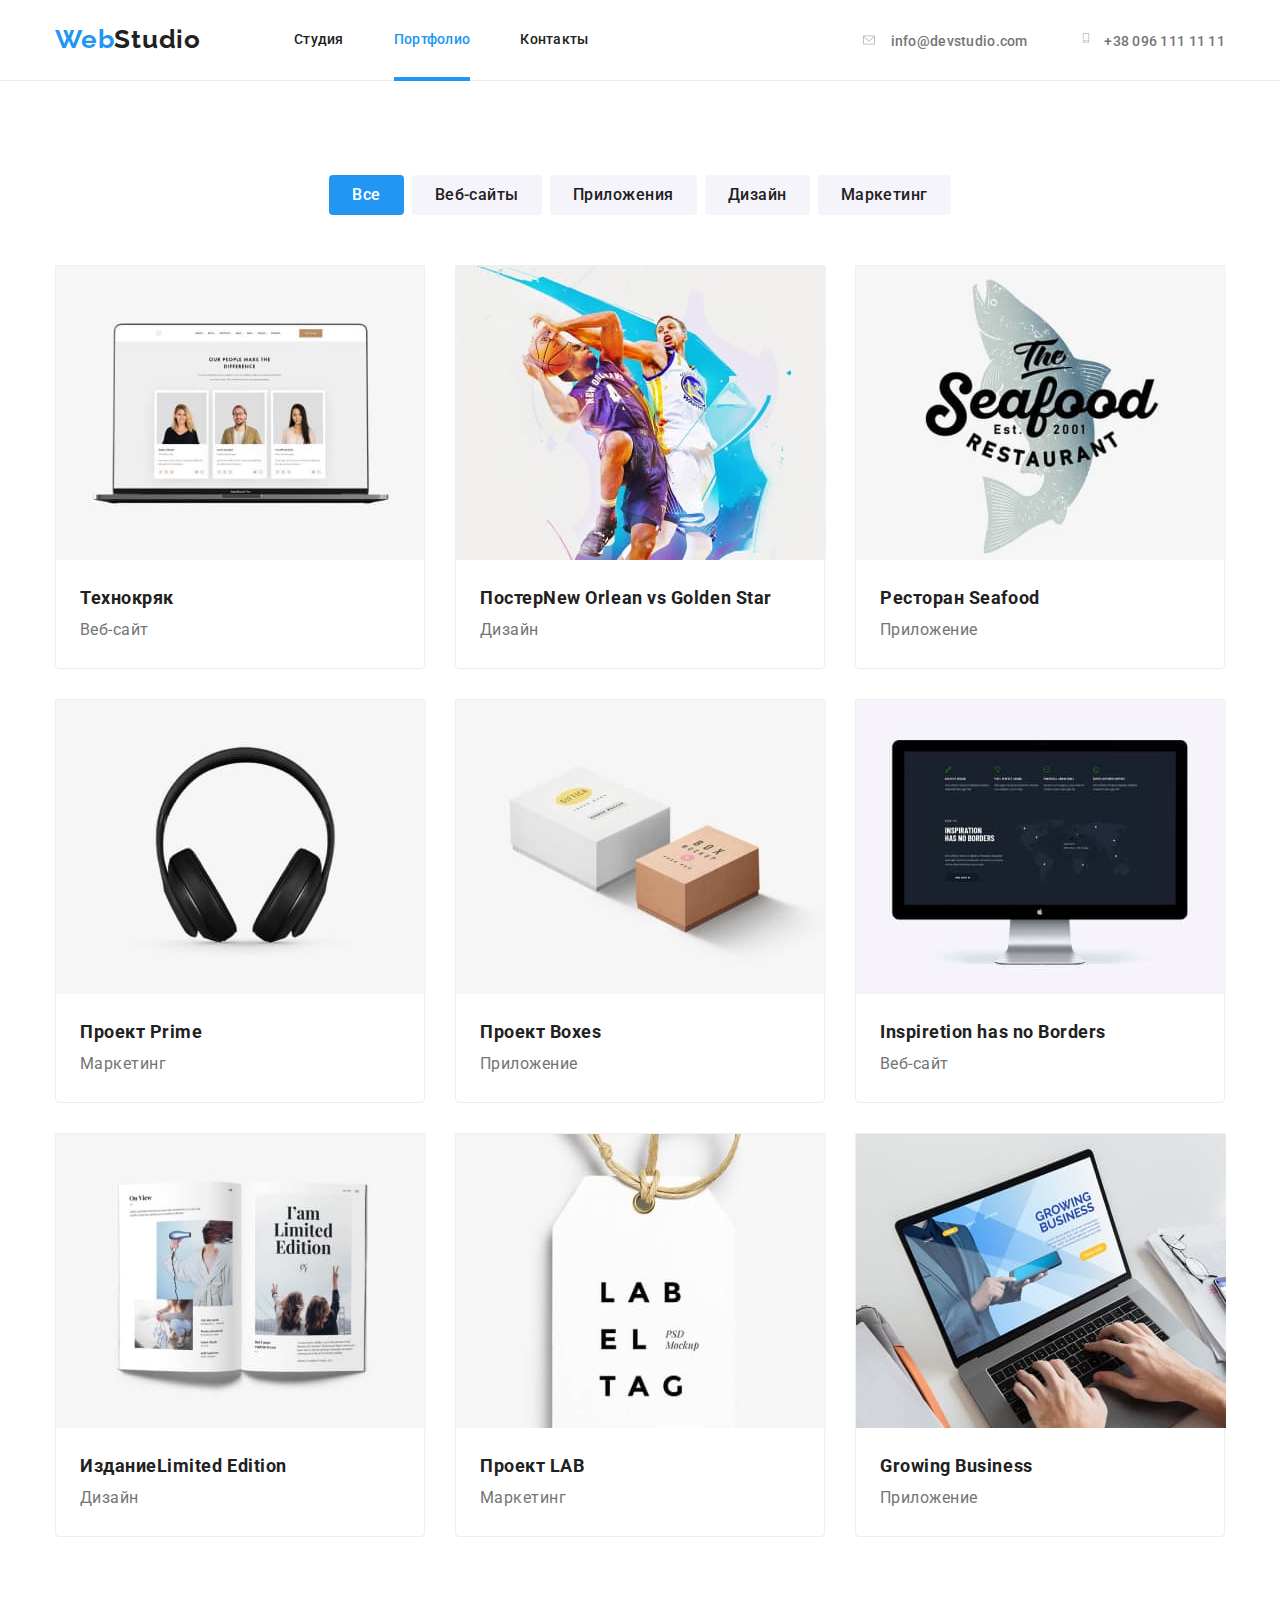
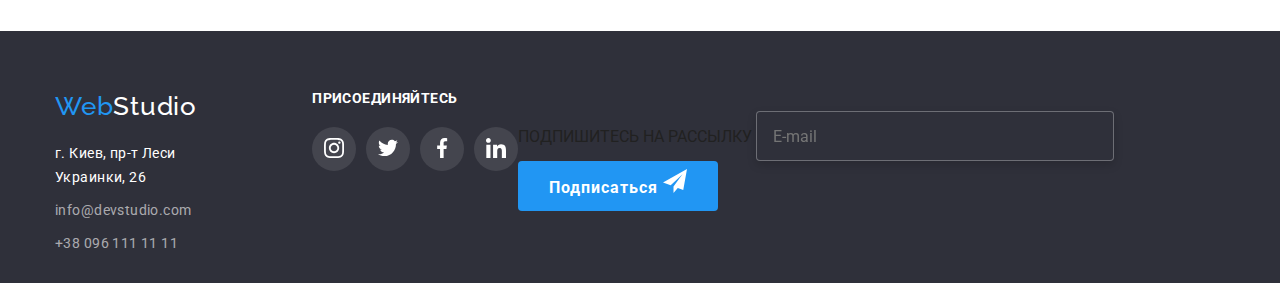
==== portfolio.html @ 6511e9e5 "Add files via upload" ====
<!DOCTYPE html>
<html lang="ru">
<head>
    <meta charset="UTF-8">
    <meta http-equiv="X-UA-Compatible" content="IE=edge">
    <meta name="viewport" content="width=device-width, initial-scale=1.0">
    <title>Portfolio</title>
    <link href="https://fonts.googleapis.com/css2?family=Raleway:wght@700&family=Roboto:wght@400;500;700;900&display=swap" rel="stylesheet">
    <link href="https://cdnjs.cloudflare.com/ajax/libs/modern-normalize/1.1.0/modern-normalize.min.css" rel="stylesheet">
    <link href="./css/styles.css" rel="stylesheet" >
</head>

<body>
    <header class="hat">
        <div class="container">
            <div class="main-nav">
                <a href="" class="logo"><span class="logo-web">Web</span>Studio</a>
                <nav class="site-nav">
                    <ul class="list menu">
                        <li class="menu-text">
                            <a href="./index.html" class="link ">Студия</a>
                        </li>
                        <li class="menu-text">
                            <a href="./portfolio.html" class="link current menu-line">Портфолио</a>
                        </li>
                        <li class="menu-text">
                            <a href="#adress" class="link">Контакты</a>
                        </li>
                    </ul>
                </nav>
                <div class="tel-adr">                        
                    <a href="mailto:info@devstudio.com" class="adress curent tel-adr-contact">
                        <svg class="tel-adr-icon" width="16" height="12"aria-hidden="true" >
                            <use href="./images/icons.svg#icon-envelope-hover"></use>
                        </svg>
                        info@devstudio.com
                    </a>                        
                    <a href="tel:+380961111111" class="adress tel-header tel-adr-contact ">
                        <svg class="tel-adr-icon" width="10" height="16" aria-hidden="true">
                            <use href="./images/icons.svg#icon-tel"></use>
                        </svg>
                        +38 096 111 11 11
                    </a>
                 </div>
                       
            </div>         
        </div>
       
    </header>
    <main>
        <section  class="portfolio-hero"> 
            <div class="container">
                <h1 class="header works-portfolio">Works</h1>
                <ul class="butportfolio list">
                    <li class="portfolio-buttom">
                        <button type="button" class="button primary porbut">Все</button>
                    </li>
                    <li class="portfolio-buttom">
                        <button type="button" class="button secondery porbut">Веб-сайты</button>
                    </li>
            
                    <li class="portfolio-buttom">
                        <button type="button" class="button secondery porbut">Приложения</button>
                    </li>
                    <li class="portfolio-buttom">
                        <button type="button" class="button secondery porbut">Дизайн</button>
                    </li>
                    <li class="portfolio-buttom">
                        <button type="button" class="button secondery porbut">Маркетинг</button>
                    </li>
                </ul>
                  
                <ul class="list work-hero">
                    <li class="work-hero-block">
                        <a class="portfolio-img">
                            <div class="work-block-thumb">
                                <p class="work-block-thumb-text">Ресурс предлагает комплексные предложения с разным уровнем функционала и сервисов. Все это позволит посетителю получить исчерпывающие сведения о компании или частном лице.</p>
                                <img  class="a" src="./images/1.jpg" alt="Веб-сайт Технокряк" width="370" height="294" />
                                
                             </div>                               
                            <div class="work-hero-text">
                                <p class="work-titly">Технокряк</p>
                                <p class="works-types">Веб-сайт</p>
                            </div>
                        </a>
                    </li>
                    <li class="work-hero-block">
                        <a class="portfolio-img" >
                            <img src="./images/2.jpg" alt="Постер баскетболистов" width="370" height="294" />
                            <div class="work-hero-text">
                                <p class="work-titly">Постер<span lang="en">New Orlean vs Golden Star</span></p>
                                <p class="works-types">Дизайн</p>
                            </div>                        
                        </a>
                    </li>
                    <li class="work-hero-block">
                        <a class="portfolio-img">
                            <img src="./images/3.jpg" alt="Логотип ресторана" width="370" height="294" />
                            <div class="work-hero-text">
                                <p class="work-titly">Ресторан <span lang="en">Seafood</span></p>
                                <p class="works-types">Приложение</p>
                            </div>                        
                        </a>
                    </li>
                    <li class="work-hero-block">
                        <a class="portfolio-img">
                            <img src="./images/4.jpg" alt="Фото наушники" width="370" height="294" />
                            <div class="work-hero-text">
                                <p class="work-titly">Проект <span lang="en">Prime</span></p>
                                <p class="works-types">Маркетинг</p>
                            </div>                     
                        </a>
                    </li>
                    <li class="work-hero-block">
                        <a class="portfolio-img">
                            <img src="./images/5.jpg" alt="Две коробки" width="370" height="294" />
                            <div class="work-hero-text">
                                <p class="work-titly">Проект <span lang="en">Boxes</span></p>
                                <p class="works-types">Приложение</p>
                            </div>                        
                        </a>
                    </li>
                    <li class="work-hero-block">
                        <a class="portfolio-img" >
                            <img src="./images/6.jpg" alt="Фото манитора" width="370" height="294" />
                            <div class="work-hero-text">
                                <p lang="en" class="work-titly">Inspiretion has no Borders</p>
                                <p class="works-types">Веб-сайт</p>
                            </div>                        
                        </a>
                    </li>
                    <li class="work-hero-block">
                        <a class="portfolio-img">
                            <img src="./images/7.jpg" alt="Книга" width="370" height="294" />
                            <div class="work-hero-text">
                                <p class="work-titly">Издание<span lang="en">Limited Edition</span></p>
                                <p class="works-types">Дизайн</p>
                            </div>                        
                        </a>
                    </li>
                    <li class="work-hero-block">
                        <a class="portfolio-img">
                            <img src="./images/8.jpg" alt="Ярлык" width="370" height="294" />
                            <div class="work-hero-text">
                                <p class="work-titly">Проект <span lang="en">LAB</span></p>
                                <p class="works-types">Маркетинг</p>
                            </div>                        
                        </a>
                    </li>
                    <li class="work-hero-block">
                        <a class="portfolio-img">
                            <img src="./images/9.jpg" alt="Ноутбук" width="370" height="294" />
                            <div class="work-hero-text">
                                <p lang="en" class="work-titly">Growing Business</p>
                                <p class="works-types">Приложение</p>
                            </div>                        
                        </a>
                    </li>
                </ul>
            </div>
         </section>
             
              
    </main>
    <footer class="footer">
        <div class="container">
            
            <div class="footer-text">               
                <address id="adress" class="adress adress-footer">
                    <a href="" class="logo-web-bottom"><span class="logo-web">Web</span>Studio</a>
                    <a href="" class="adress-street">г. Киев, пр-т Леси Украинки, 26</a>
                    <a href="mailto:info@devstudio.com" class="adress-contact">info@devstudio.com</a>
                    <a href="tel:+380971664000" class="adress-contact">+38 096 111 11 11</a>
                </address>
                 <div  class="footer-text-icon">
                     <h2 class="footer-titel header">ПРИСОЕДИНЯЙТЕСЬ</h2>
                    <ul class="footer-icon list">
                        <li class="footer-icon-link">
                            <a href="" class="footer-icon-but">
                                <svg width="20" height="20" aria-label="Переход на Instagrsm" >
                                    <use href="./images/icons.svg#icon-instagram"></use>                                       
                                </svg>
                            </a>                            
                        </li>
                        <li class="footer-icon-link">
                            <a href="" class="footer-icon-but">
                                <svg width="20" height="20" aria-label="Переход на Twitter">
                                 <use href="./images/icons.svg#icon-twitter"></use>
                                </svg>
                            </a>
                        </li>
                        <li class="footer-icon-link">
                            <a href="" class="footer-icon-but">
                                <svg width="20" height="20" aria-label="Переход на Facebook">
                                    <use href="./images/icons.svg#icon-facebook"></use>
                                </svg>
                            </a>
                        </li>
                        <li class="footer-icon-link">
                            <a href="" class="footer-icon-but">
                                 <svg width="20" height="20" aria-label="Переход на Linkedin">
                                     <use href="./images/icons.svg#icon-linkedin"></use>
                                </svg>
                            </a>
                        </li>
                    </ul>         
                    
                </div>
                <form class="form-email">
                    <label for="mail" class="footer-label">ПОДПИШИТЕСЬ НА РАССЫЛКУ</label> 
                    <input type="email" name="mail" id="mail" placeholder="E-mail" class="footer-input">        
                    <button  type="submit" class="footer-button">Подписаться
                        <svg width="24" height="24" aria-label="Переход на форму заявки">
                            <use href="./images/icons.svg#icon-icon-send"></use>
                        </svg>
                    </button>
                </form>

            </div>
            
        </div>        
    </footer>
    
</body>
</html>
---- css/styles.css ----
:root {
  --color-text: #212121;
  --color-fon: #FFFFFF;
  --color-fon-two:#F5F4FA;
  --color-acsent: #2196f3;
  --color-buttom: #757575;
  --color-icon:#AFB1B8;
}
body {
  background-color: var(--color-fon);
  color: var(--color-text);
  font-family: Roboto, sans-serif;
  text-decoration: none;
  margin: 0;
 }
.list {
  margin: 0;
  padding: 0;
}
ul {
  list-style: none;
}
 .container {
width: 1200px;
margin-left: auto;
margin-right: auto;
padding-left: 15px; 
padding-right: 15px; 
 }
 .header {
  margin-top: 0;
  margin-bottom: 0;
 }
 .hat {
   border-bottom: 1px solid #ECECEC;;
 }
 

/* Стилизация хедер*/
.logo {
font-family: Raleway, sans-serif;
font-weight: 700;
line-height: 1.2;
font-size: 26px;
color: var(--color-text);
text-decoration: none;
letter-spacing: 0.03em;

margin-right: 93px;
padding-top: 24px;
padding-bottom: 25px;
}
.logo-web {
  font-family: Raleway, sans-serif;
  color: var(--color-acsent);
  }
  .site-nav {
    font-weight:500;
    line-height:1.14;
    font-size:14px;
    text-decoration: none; 
    letter-spacing: 0.02em;
   }
   .tel-adr {
    margin-left: auto;
    font-family: Roboto, sans-serif;
    color: var(--color-buttom);
    font-weight: 500;
    font-size: 14px;
    line-height: 1.14;
    letter-spacing: 0.02em;
    }
   .menu {
     display: flex; 
    }



    .main-nav {
      display: flex;
      align-items: center;  
     
            
      }
             
      
    .menu-text {
      margin-right: 50px;
      
    }
    .menu-text:nth-child(3){
      margin-right: 0;
    }

  .link:hover,
  .link:focus {
   color: var(--color-acsent);
   }

  .link {
  color: var(--color-text);
  text-decoration: none; 
  
  transition: color 250ms cubic-bezier(0.4, 0, 0.2, 1);
}
 
  .current:first-child {
  color: var(--color-acsent);
  text-decoration: none;
  }

  .adress.curent {
    
    margin-right: 50px;
  
  }
  .tel-adr .tel-header {
    margin-right: 0;
  }
  .tel-adr {
   margin-left: auto;
  }
  .tel-adr-icon {
    fill: var(--color-icon);
    margin-right: 10px;

    transition: fill 250ms cubic-bezier(0.4, 0, 0.2, 1);
  }
  .tel-adr-contact:hover .tel-adr-icon {
    fill:var(--color-acsent)
    
  }
  .tel-adr-contact:focus .tel-adr-icon {
    fill:var(--color-acsent)
  }
    
  .menu-line {
  position: relative;
  }
  .menu-line::after {
    position: absolute;
    top: 46px;
    content: '';
    display: block;
    width: 100%;
    height: 4px;
    background-color: var(--color-acsent);

  }
/* Стилизация кнопок на главной странице и портфолио */
.button {
  display: inline-block;
  font-family: Roboto, sans-serif;
  color: var(--color-text);
  background-color: #f5f4fa;
  font-weight: 500;
  line-height: 1.625;
  font-size: 16px;
  cursor: pointer;
  letter-spacing: 0.03em;
  border-radius: 4px;
  text-align: center;
  border: 1px solid transparent;

  transition: color 250ms cubic-bezier(0.4, 0, 0.2, 1), border-color 250ms cubic-bezier(0.4, 0, 0.2, 1),background-color 250ms cubic-bezier(0.4, 0, 0.2, 1), box-shadow 250ms cubic-bezier(0.4, 0, 0.2, 1);
    
  }
  
.butbuner {
 display: inline-block;
 font-family: Roboto, sans-serif;
 font-weight: 700; 
 line-height: 1.88;
 letter-spacing: 0.06em;
 padding:10px 32px;
 min-width: 200px;
 height: 50px;
 text-align: center;
 margin-top: 30px;
 transition: background-color 250ms cubic-bezier(0.4, 0, 0.2, 1);

 }
 .butbuner:hover {
  background-color: rgba(33, 150, 243, 0.9);
 }

.button.primary {
  background-color: var(--color-acsent);
  color: #ffffff;
  }
.button.secondery {
  background-color: #f5f4fa;
  color: var(--color-text);
  
}
.button:hover 
{ 
  color: #FFFFFF;
  border-color:var(--color-acsent);
  background-color: var(--color-acsent);
  box-shadow: 0px 3px 1px rgba(0, 0, 0, 0.1), 0px 1px 2px rgba(0, 0, 0, 0.08), 0px 2px 2px rgba(0, 0, 0, 0.12);
} 
.button:focus
{ 
  color: #FFFFFF;
  background-color:var(--color-acsent);
  background-color: var(--color-acsent);
  box-shadow: 0px 3px 1px rgba(0, 0, 0, 0.1), 0px 1px 2px rgba(0, 0, 0, 0.08), 0px 2px 2px rgba(0, 0, 0, 0.12);
} 

/* стилизация блока с заказом услуги */
.baner {
  font-weight: 900;
  line-height:1.40;
  font-size:44px;  
  color: #ffffff;
  letter-spacing: 0.06em;

  max-width: 696px;
  margin: auto;
  }
   .hero {  
    max-width: 1600px; 
    height: 600px;
    background: #C4C4C4; 
    background-image: linear-gradient(to right, rgba(47, 48, 58, 0.4), rgba(47, 48, 58, 0.4)),
    url('../images/fonhero.jpg'); 
 
    background-size: cover;
    background-repeat: no-repeat;
    background-position: center;
    
 
   padding-bottom: 280px;
   padding-top: 200px;
   margin-left: auto;
   margin-right: auto;
   align-items: center;
   text-align: center;
   }

/* стилизация особенностей студии */

.fishka-icon {
  display:flex;  
}

.fon-icon { 
  display: flex;
  width: 270px;
  height: 120px;
  background:var(--color-fon-two);
  border-radius: 4px;  
  
  justify-content: center;
  align-items: center;
  margin-bottom:  30px;
 
  }
  
  .fon-icon:nth-child(4) {
    margin-right: 0;
  }  

.fishka {
  padding-top: 94px;
}
.studio {
font-size:  0;
}
 .fishka-text { 
  display: flex; 
  } 

.studio-titel {
  line-height:1.14;
  font-size:14px;
  font-family: Roboto, sans-serif;
  font-weight:700;
  letter-spacing: 0.03em;

  display: flex; 
  }
 
.studio-text {
  color: var(--color-buttom);
  font-weight:400;
  line-height:1.70;
  font-size:14px;
  letter-spacing: 0.03em;

  width: 270px;
  height: 75px;
  margin-top: 0;
  margin-bottom: 0;
  padding-top: 10px;
}
.fishka-content
{
  margin-right: 30px; 
}
.fishka-content:nth-child(4)
{
  margin-right: 0; 
}
 
/* стилизация чем мы занимаемся */
.secshion-work {
  padding-top: 94px;
  padding-bottom: 94px;
}
.work-studio {
    font-size:36px;
    font-weight:700;
    line-height: 1.16;
    letter-spacing: 0.03em;
    text-align: center;
    margin-bottom: 50px;
    }
 .secshion-work .work-foto {
  display: flex;
   }
.work-img {
  display: block;
  position: relative;
  width:370px;
  height:294px;
  margin: 0;
   }

.work-studio-link {  
  margin-left: 30px;
 }
.work-studio-link:nth-child(1) {
  margin-left: 0;
  }

  .work-foto-text{
    position: absolute;
    bottom:0;
    padding-top: 27px;
    margin: 0;

    font-size:14px;
    font-weight:700;
    line-height: 1.14;
    letter-spacing: 0.03em;
    text-align: center;
    height: 70px;
    width: 100%;
    
    color: #FFFFFF;
    background-color: rgba(47, 48, 58, 0.8);
    z-index: 0;
  }
/* стилизация раздела команда */
.comanda-about {
  padding-bottom: 94px;
  padding-top: 94px;
  background-color: var(--color-fon-two);
}

.comanda {
  font-size:36px;
  font-weight: 700;
  line-height: 1.16;
  letter-spacing: 0.03em;
  
  text-align: center;
  margin-bottom: 50px;
}

.secshion-comander {
  display:flex;
 
  }

  .blok-comanda {
  margin-right: 30px;
  border-radius: 0px 0px 4px 4px;
  box-shadow: 0px 1px 3px rgba(0, 0, 0, 0.12), 0px 1px 1px rgba(0, 0, 0, 0.14), 0px 2px 1px rgba(0, 0, 0, 0.2);
  background-color: var(--color-fon);
  }
  .blok-comanda:nth-child(4) {
    margin-right: 0;
  }
.comanda-text {
  padding-top: 30px;
  padding-bottom: 30px;
}
.comanda-fio {

font-weight: 500; 
line-height: 1.20;
font-size:16px;
letter-spacing: 0.03em;
text-align: center;
margin-top: 0;
margin-bottom: 0;
padding-bottom: 10px;
}

.profeshion {
  color: var(--color-buttom);
  font-weight: 400;
  line-height:1.20;
  font-size:16px;
  letter-spacing: 0.03em;
  text-align: center;
  margin-top: 0;
  margin-bottom: 0;
  padding-bottom: 16px;
  }
  .comanda-icon {
    display: flex;    
    justify-content:center; 
    }
    .comanda-icon-but {  
      display: block;
      width: 44px;
      height: 44px;  
      text-align: center;
      padding-top: 25%;  

      border-radius:  50%;
      background-color:rgb(33, 150, 243, 0);    
      fill: var(--color-icon); 

      transition: fill 250ms cubic-bezier(0.4, 0, 0.2, 1),
      border-radius 250ms cubic-bezier(0.4, 0, 0.2, 1),
      background-color 250ms cubic-bezier(0.4, 0, 0.2, 1);      
     }

   .comanda-icon-but:hover
    {   
    fill:#FFFFFF;
    border-radius:  50%;
    background-color:var(--color-acsent);
   }
   .comanda-icon-but:focus
   {   
   fill:#FFFFFF;
   border-radius:  50%;
   background-color:var(--color-acsent);
  }
  .comanda-icon-link {
    margin-right: 10px;}

  .comanda-icon-link:nth-child(4) {
    margin-right: 0;
  }
   
   
  /* стилизация раздела постоянные клиенты */
  .clients-about {
    padding-top: 94px;
    padding-bottom: 94px;
   }
  .clients {
  font-size:36px;
  font-weight:700;
  line-height: 1.16;
  letter-spacing: 0.03em;
  text-align: center;
  margin-bottom: 50px;
  }
  .clients-icon {
    display: flex;
    fill:var(--color-icon);
    justify-content: center;
    align-items: center;
   
   
   
  }
  .clients-icon-but {
    display: block; 
    text-align:center; 
    padding-top: 16px;   
    cursor: pointer; 
    border: 1px solid var(--color-icon);
    border-radius: 4px;
    fill: var(--color-icon);
    width: 170px;
    height: 92px;

    
    transition: fill 250ms cubic-bezier(0.4, 0, 0.2, 1), border 250ms cubic-bezier(0.4, 0, 0.2, 1); 

  }
  .clients-icon-link {
   margin-right: 30px;   
   
  }
  .clients-icon-link:nth-child(6) {
    margin-right: 0;
  }
  .clients-icon-but:focus,
  .clients-icon-but:hover
  {
  fill: var(--color-acsent);
  border: 1px solid var(--color-acsent);
  }
/* стилизация  футер */
.footer {
  background-color:#2F303A;
  height: 252px;
  margin-left: auto;
  margin-right: auto;
  padding-top: 60px;
  padding-bottom: 60px;
  }
  .logo-web-bottom {
    display:inline-block;
    font-family: Raleway, sans-serif;
    letter-spacing: 0.03em;
    line-height: 1.2;
    font-size: 26px;
    color:#FFFFFF;
    text-decoration: none;
    align-items: center;

    margin-bottom: 20px;
    }
    .adress {
      color: var(--color-buttom);
      font-weight:500;
      line-height:1.14;
      font-size:14px;
      font-style: normal;
      text-decoration: none;
      letter-spacing: 0.02em;

      transition: color 250ms cubic-bezier(0.4, 0, 0.2, 1);
      }
    .adress:hover,
    .adress:focus {
      color: var(--color-acsent);
    }
    .adress-footer {
      display:flex;
      flex-direction:column;
    } 
    
    .adress-street {
      font-family: Roboto, sans-serif;
      font-weight:400;
      line-height:1.71;
      font-size:14px;
      letter-spacing: 0.03em;
      color: #ffffff;
      text-decoration: none;
      }
      
    .adress-contact {
      color: rgba(255, 255, 255, 0.6);
      text-decoration: none;
      font-family: Roboto, sans-serif;
      font-weight:400;
      line-height:1.71;
      font-size:14px;
      letter-spacing: 0.03em;

     padding-top: 9px;
     }

     .footer-text{
      display: flex;
     }
     .footer-text-icon {
       margin-left: 70px;

     }
     .footer-titel{
      font-weight: 700;
      font-size: 14px;
      line-height: 1.14;
      letter-spacing: 0.03em;
      color: #FFFFFF;
      margin-bottom: 20px;
     }

     .footer-icon {
      display: flex;
      justify-content:space-evenly;
             
        
     }
     .footer-icon-but {
      display: block;
      text-align: center;
      padding-top: 25%;

      width: 44px;
      height: 44px;

      border-radius: 50%;
      
     
      background-color: rgba(255, 255, 255, 0.1);
      cursor: pointer;
      fill: #FFFFFF;
      border: 0;

      transition: border-color 250ms cubic-bezier(0.4, 0, 0.2, 1),
      background-color 250ms cubic-bezier(0.4, 0, 0.2, 1);
         
     }
     .footer-icon-link {
      margin-right: 10px;
     }
     
     .footer-icon-link:nth-child(4) {
      margin-right: 0;
      }
     .footer-icon-but:hover {
      background-color: var(--color-acsent);
      border-color: var(--color-acsent);
     }
     .footer-icon-but:focus {
      background-color: var(--color-acsent);
      border-color: var(--color-acsent);      
     }

      .email-block {
      margin-left: 93px;
     }

     .footer-header-email {
      font-weight: 700;
      font-size: 14px;
      line-height: 1.14;
      letter-spacing: 0.03em;
      color: #FFFFFF;
     }
     .footer-button {
      display: inline-block;
      font-family: Roboto, sans-serif;
      font-weight: 700; 
      line-height: 1.88;
      font-size: 16px;
      letter-spacing: 0.06em;
      
      
      width: 200px;
      height: 50px;
      text-align: center;

      cursor: pointer;
      
      border: none;
      border-radius: 4px;
      color: var(--color-fon);
      background-color: var(--color-acsent);
      fill: var(--color-fon);
      border-color: var(--color-acsent);
      transition: background-color 250ms cubic-bezier(0.4, 0, 0.2, 1); 
     }

     .footer-button:hover {
      background-color: rgba(33, 150, 243, 0.9);
     }

     .footer-button:focus {
      background-color: rgba(33, 150, 243, 0.9);
     }

      .footer-input {
        
      border: 1px solid rgba(255, 255, 255, 0.3);
      filter: drop-shadow(0px 4px 4px rgba(0, 0, 0, 0.15));
      border-radius: 4px;
      color: var(--color-icon);
      min-width: 358px;
      height: 50px;
      background-color:  #2F303A;
      margin-top: 20px;
      margin-right: 12px;
      padding-left: 16px;
      
     }
     
    
    
/* стилизация раздела наши работы страница портфолио */
.works-portfolio {
font-size:  0;
margin: 0;
}
.portfolio-hero {
padding-top: 94px;
padding-bottom: 94px;
}
.butportfolio {
display:flex;
 
align-items: center;
justify-content: center;
margin-bottom: 50px;
 }
 .porbut {
padding: 6px 22px;
text-align: center;
 }
 .portfolio-buttom {
  margin-left: 8px;
 }
 .portfolio-buttom:nth-child(1) {
  margin-left: 0;
 }

.work-titly {
  margin-top: 0;
  margin-bottom: 0;
  font-weight: 700;
  line-height: 1.40;
  font-size: 18px;
  letter-spacing: 0.03em;
  padding-bottom: 4px;
    
  }
.works-types {
  margin-top: 0;
  margin-bottom: 0;
  color: var(--color-buttom);
  font-weight: 400;
  line-height: 2;
  font-size: 16px;
  letter-spacing: 0.03em;  
}
.work-hero-text {
  padding: 20px 24px;
}
.work-hero-block {
  margin-bottom: 30px;
  cursor: pointer;
}
.work-hero-block:nth-child(7),
.work-hero-block:nth-child(8),
.work-hero-block:nth-child(9) {
margin-bottom: 0px;
}

.work-hero {
  margin-left: auto;
  margin-right: auto;
  display: flex;
  flex-wrap: wrap;
  justify-content: space-between;
}
  .portfolio-img {
  display: inline-block;
  width: 370px;
  height: 404px;
  border: 1px solid #EEEEEE;
  border-radius: 0px 0px 4px 4px;
   
  transition: box-shadow 250ms cubic-bezier(0.4, 0, 0.2, 1); 
  
  }  
  .portfolio-img:hover {
  
  box-shadow: 0px 1px 3px rgba(0, 0, 0, 0.12), 0px 1px 1px rgba(0, 0, 0, 0.14), 0px 2px 1px rgba(0, 0, 0, 0.2);
  
  }

  .work-block-thumb{
    position: relative;
    overflow: hidden;
   
  }
  .work-block-thumb-text {
    position: absolute;
    top: 0;
    left: 0;
    width: 100%;
    height: 100%;
    color: #FFFFFF;
    font-weight: 400;
    letter-spacing: 0.03em;
    line-height: 1.55;
    font-size: 18px;
    padding: 63px 24px;

    opacity: 0;
    
  }

  .work-block-thumb::before {
    display: inline-block;
    content: '';

    position: absolute;
    top: 0;
    left: 0;
    width: 100%;
    height: 100%;
    background-color:rgba(33, 150, 243, 0.9);
    opacity: 0; 
    transform: translateY(100%);

    transition: transform 250ms cubic-bezier(0.4, 0, 0.2, 1), opacity 250ms cubic-bezier(0.4, 0, 0.2, 1);

  }

  .portfolio-img:hover .work-block-thumb::before{
    opacity: 1;
    transform:translateY(0);
  }
  .portfolio-img:hover .work-block-thumb-text {
    opacity: 1;
    transform:translateY(0);
  }
  /* модальное окно */
  .backdrop {
    position: fixed;
    top: 0;
    left: 0;
    width: 100%;
    height: 100%;
    background-color: rgba(0, 0, 0, 0.2);

    transition: opacity 250ms cubic-bezier(0.4, 0, 0.2, 1),
    visibility 250ms cubic-bezier(0.4, 0, 0.2, 1);
  }
  .backdrop.is-hidden {
    opacity: 0;
    pointer-events: none;
    visibility: hidden;
   }
  .modal {
    position: absolute;
    top:50%;
    left: 50%;
    transform: translate(-50%,-50%);
  
    min-width: 528px;
    min-height: 581px;
    background: #FFFFFF;
    box-shadow: 0px 1px 3px rgba(0, 0, 0, 0.12), 0px 1px 1px rgba(0, 0, 0, 0.14), 0px 2px 1px rgba(0, 0, 0, 0.2);
    border-radius: 4px;

  }
  .modal-button {
    position: absolute;
    top: 8px;
    right: 8px;
    width: 30px;
    height: 30px;
    justify-content: center;
    align-items: center;

    padding: 0;
    margin: 0;

    border-radius: 50%;
    background: #FFFFFF;
    border: 3px solid rgba(0, 0, 0, 0.1);  
    
    transition: background 250ms cubic-bezier(0.4, 0, 0.2, 1),
    border 250ms cubic-bezier(0.4, 0, 0.2, 1);
  }
  .modal-button:hover{
    border: 0;
    background-color: var(--color-buttom);
  }

  /* модальное окно для завки на ос */
  .button-close {
    display: block;
    position: absolute;
    top: 8px;
    right: 8px;
    justify-content: center;
    align-items: center;
    text-align: center;

    cursor: pointer;      

    border-radius: 50%;
    background: #FFFFFF;
    border: 1px solid rgba(0, 0, 0, 0.1);  
    fill: #000000;
    
    transition: fill 250ms cubic-bezier(0.4, 0, 0.2, 1),
    
  }
  .button-close:hover {   
    fill: var(--color-acsent);
  }

  .modal-container {
    padding: 40px;
    min-width: 528px;
    min-height: 581px;
  }
  .heder-modal-two {
  font-weight: 700;
  font-size: 20px;
  line-height: 1.15;
  text-align: center;
  letter-spacing: 0.03em;

  color: #212121;
  margin-bottom: 10px;
  
  }
  .form-label {
    font-weight: 400;
    font-size: 12px;
    line-height: 1.17;
    letter-spacing: 0.01em;

    color:var(--color-buttom);
    padding-bottom: 4px;
    height: 100%;
  }

  .form-input {
    position: relative;
    width: 100%;
    height: 40px;
    background: var(--color-fon);
    border: 1px solid rgba(33, 33, 33, 0.2);
    border-radius: 4px;
    margin-bottom: 10px;
    padding-left: 30px;
    
   }
  .form-textarea { 
    width: 100%;
    height: 120px;
    background: var(--color-fon);
    border: 1px solid rgba(33, 33, 33, 0.2);
    border-radius: 4px;
    resize: none;

    transition: border-color 250ms cubic-bezier(0.4, 0, 0.2, 1), opacity 250ms cubic-bezier(0.4, 0, 0.2, 1);
  }
  .form-icon-person {
    position: absolute;
    left:55px;
    transform: translate(0, 100%);
    
  }


   .dogovor {
    color: var(--color-acsent);
  }
  .icon-check {
    color: var(--color-buttom);
  }
  
  .form-buttom {
    display: inline-block;
    font-weight: 700; 
    line-height: 1.88;
    font-size: 16px;
    letter-spacing: 0.06em;
    padding:10px 55px;
    min-width: 200px;
    height: 50px;
    text-align: center;
    margin-top: 30px;

    background:var(--color-acsent);
    border-radius: 4px;
    border: 0;
    color: var(--color-fon);
    margin-left: 124px;
    cursor: pointer;

    transition: box-shadow 250ms cubic-bezier(0.4, 0, 0.2, 1), background-color 250ms cubic-bezier(0.4, 0, 0.2, 1);
    
  }
.form-block {
  transition: fill 250ms cubic-bezier(0.4, 0, 0.2, 1), border-color 250ms cubic-bezier(0.4, 0, 0.2, 1);
}

  .form-buttom:hover {
    box-shadow: 0px 4px 4px rgba(0, 0, 0, 0.15);
    background-color: rgba(33, 150, 243, 0.9);
  }
  
  .form-buttom:focus {
    box-shadow: 0px 4px 4px rgba(0, 0, 0, 0.15);
    background-color: rgba(33, 150, 243, 0.9);
  }
  .form-block:hover {
   fill: var(--color-acsent);
  }
  .form-block:focus {
    fill: var(--color-acsent);
  }
  .form-block:hover .form-input {
    border-color: var(--color-acsent);
  }

  .form-block:focus .form-input {
    border-color: var(--color-acsent);
  }

  .form-textarea:hover {
    border-color: var(--color-acsent);
  }

  .form-textarea:focus {
    border-color: var(--color-acsent);
  }

  /* скрывает соглашение на условия договора на форме*/

.modal-terms  {
  opacity: 0;
}
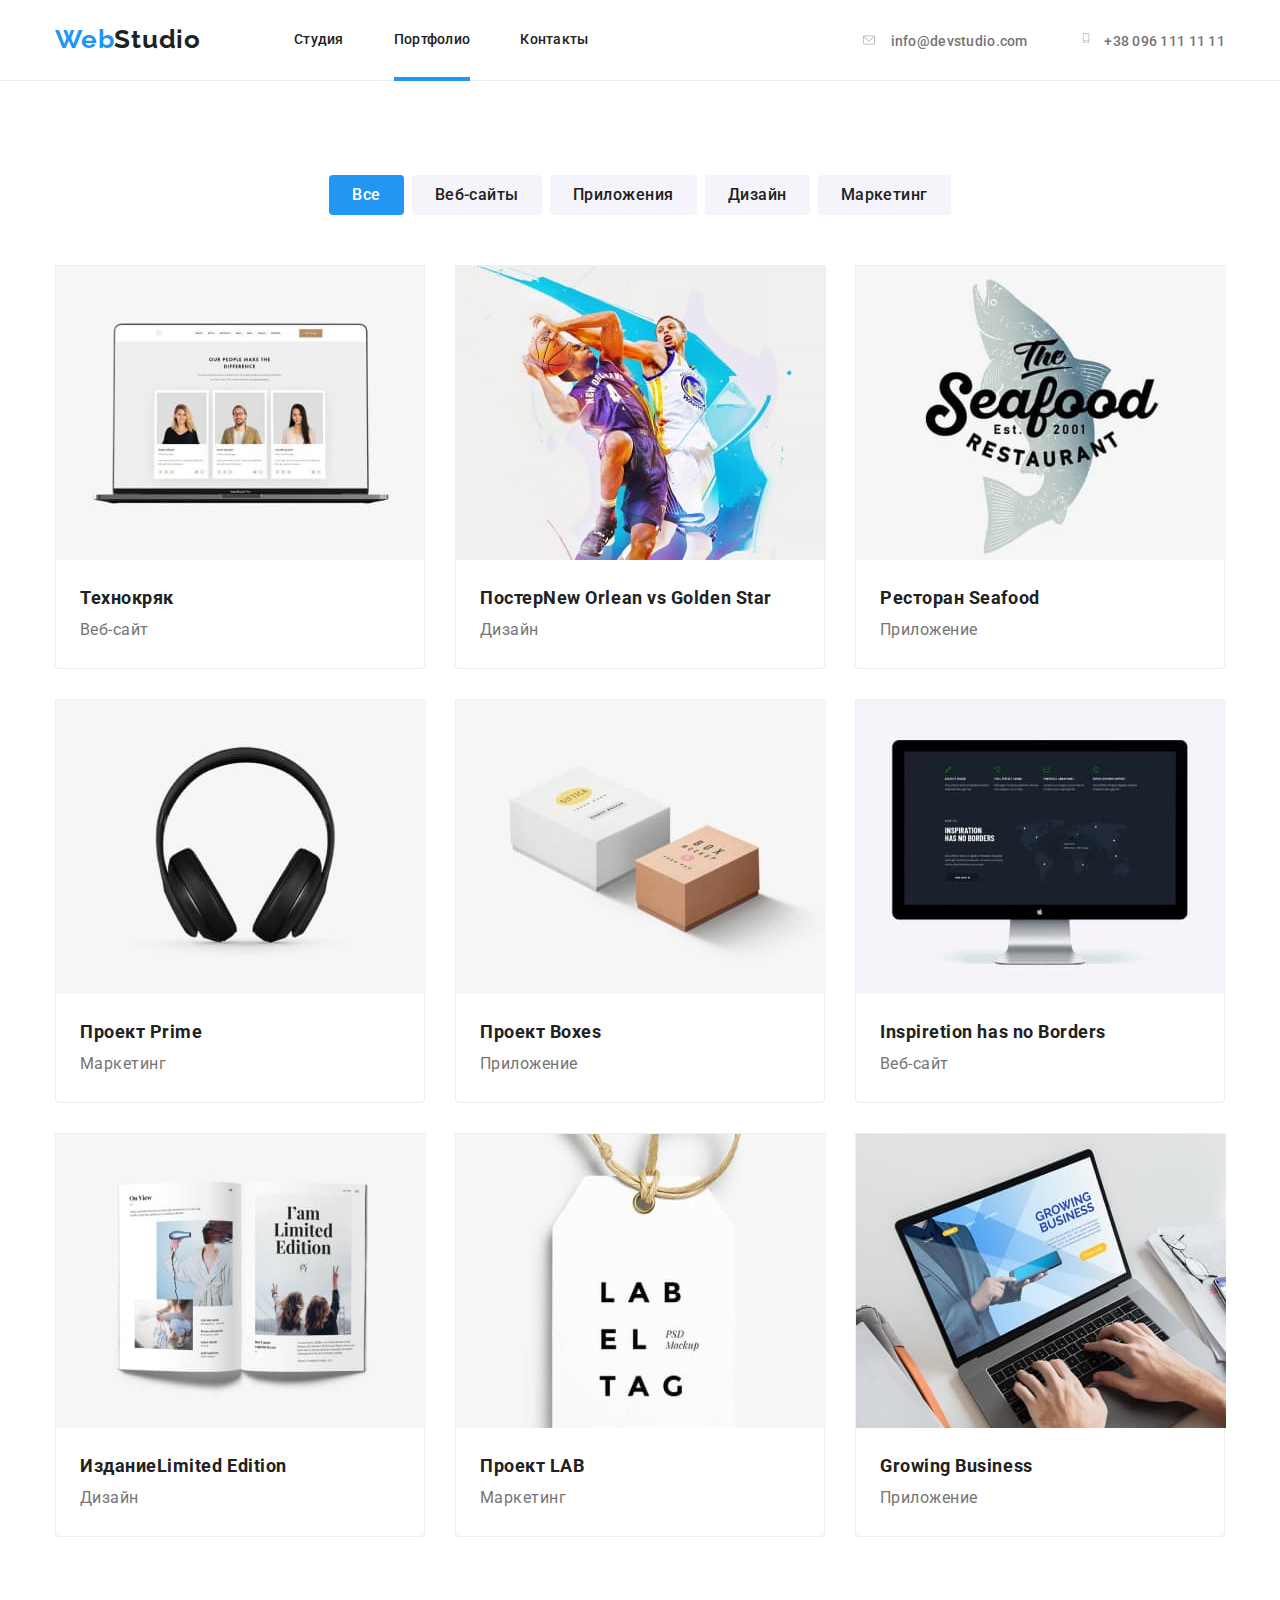
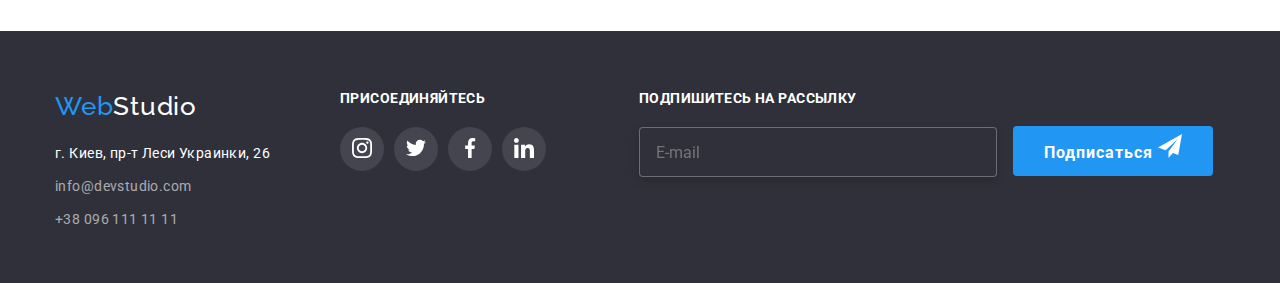
==== commit e97f785d: "Update portfolio.html" ====
--- a/portfolio.html
+++ b/portfolio.html
@@ -18,10 +18,10 @@
                 <nav class="site-nav">
                     <ul class="list menu">
                         <li class="menu-text">
-                            <a href="./index.html" class="link ">Студия</a>
+                            <a href="./index.html" class="link">Студия</a>
                         </li>
                         <li class="menu-text">
-                            <a href="./portfolio.html" class="link current menu-line">Портфолио</a>
+                            <a href="./portfolio.html" class="link menu-line">Портфолио</a>
                         </li>
                         <li class="menu-text">
                             <a href="#adress" class="link">Контакты</a>
@@ -206,15 +206,19 @@
                     </ul>         
                     
                 </div>
-                <form class="form-email">
-                    <label for="mail" class="footer-label">ПОДПИШИТЕСЬ НА РАССЫЛКУ</label> 
-                    <input type="email" name="mail" id="mail" placeholder="E-mail" class="footer-input">        
-                    <button  type="submit" class="footer-button">Подписаться
-                        <svg width="24" height="24" aria-label="Переход на форму заявки">
-                            <use href="./images/icons.svg#icon-icon-send"></use>
-                        </svg>
-                    </button>
-                </form>
+                <div class="email-block">
+                    <h2 class="footer-header-email header">ПОДПИШИТЕСЬ НА РАССЫЛКУ</h2>
+                    <form class="form-email ">
+                        <input type="email" name="mail" id="mail" placeholder="E-mail" class="footer-input">        
+                        <button  type="submit" class="footer-button" required="">Подписаться
+                            <svg width="24" height="24" aria-label="Переход на форму заявки">
+                                <use href="./images/icons.svg#icon-icon-send"></use>
+                            </svg>
+                        </button>
+                    </form>
+
+                </div>
+                
 
             </div>
             
